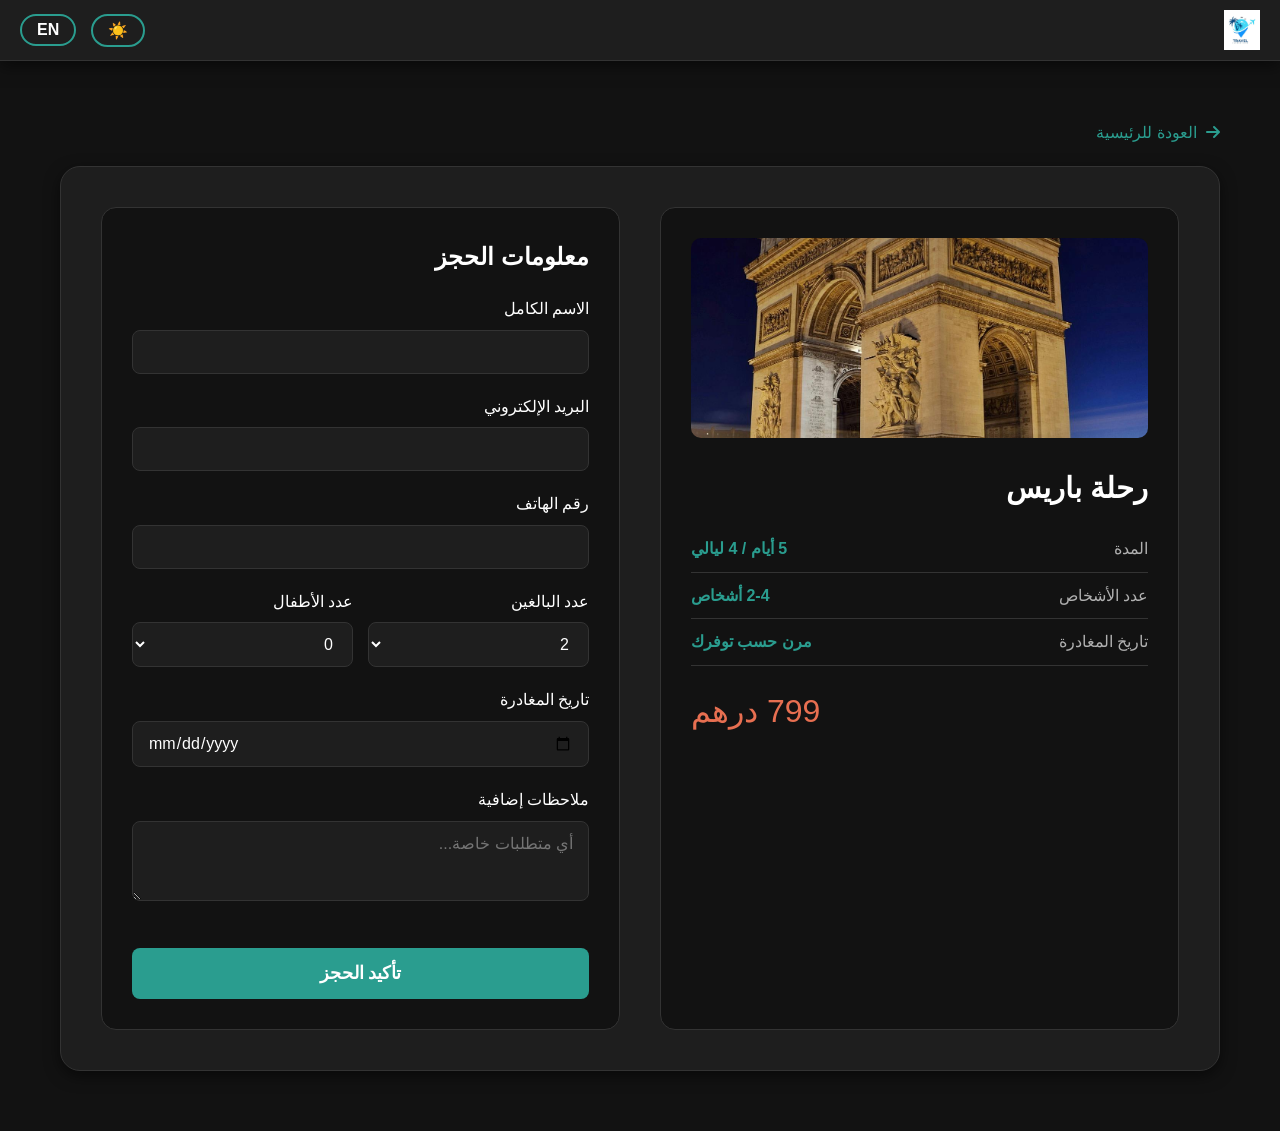
==== booking.html @ 256f41e3 "Create booking.html" ====
<!DOCTYPE html>
<html lang="ar" dir="rtl">
<head>
    <meta charset="UTF-8">
    <meta name="viewport" content="width=device-width, initial-scale=1.0">
    <title>سفاري - إتمام الحجز</title>
    <!-- AOS CSS -->
    <link href="https://unpkg.com/aos@2.3.1/dist/aos.css" rel="stylesheet">
    <!-- ربط ملف CSS -->
    <link rel="stylesheet" href="style.css">
    <!-- Font Awesome -->
    <link rel="stylesheet" href="https://cdnjs.cloudflare.com/ajax/libs/font-awesome/6.0.0-beta3/css/all.min.css">
    <style>
        /* تنسيقات إضافية خاصة بصفحة الحجز */
        .booking-section {
            padding: 120px 0 60px;
            min-height: 100vh;
        }
        .booking-wrapper {
            display: grid;
            grid-template-columns: 1fr 1fr;
            gap: 40px;
            background: var(--bg-card);
            border-radius: 20px;
            padding: 40px;
            box-shadow: var(--shadow);
            border: 1px solid var(--border);
        }
        .package-summary {
            background: var(--bg);
            border-radius: 15px;
            padding: 30px;
            border: 1px solid var(--border);
        }
        .package-summary img {
            width: 100%;
            height: 200px;
            object-fit: cover;
            border-radius: 10px;
            margin-bottom: 20px;
        }
        .summary-title {
            font-size: 1.8rem;
            margin-bottom: 15px;
            color: var(--text);
        }
        .summary-detail {
            display: flex;
            justify-content: space-between;
            padding: 10px 0;
            border-bottom: 1px solid var(--border);
            color: var(--text-secondary);
        }
        .summary-detail span:last-child {
            color: var(--primary);
            font-weight: bold;
        }
        .total-price {
            font-size: 2rem;
            color: var(--secondary);
            margin-top: 20px;
            text-align: left;
        }
        .booking-form {
            background: var(--bg);
            border-radius: 15px;
            padding: 30px;
            border: 1px solid var(--border);
        }
        .form-group {
            margin-bottom: 20px;
            position: relative;
        }
        .form-group label {
            display: block;
            margin-bottom: 8px;
            color: var(--text);
            font-weight: 500;
        }
        .form-group input,
        .form-group select,
        .form-group textarea {
            width: 100%;
            padding: 12px 15px;
            background: var(--bg-card);
            border: 1px solid var(--border);
            border-radius: 8px;
            color: var(--text);
            font-size: 1rem;
        }
        .form-group input:focus,
        .form-group select:focus,
        .form-group textarea:focus {
            outline: none;
            border-color: var(--primary);
        }
        .form-row {
            display: grid;
            grid-template-columns: 1fr 1fr;
            gap: 15px;
        }
        .btn-booking {
            width: 100%;
            padding: 15px;
            background: var(--primary);
            color: #fff;
            border: none;
            border-radius: 8px;
            font-size: 1.1rem;
            font-weight: bold;
            cursor: pointer;
            transition: 0.3s;
            margin-top: 20px;
        }
        .btn-booking:hover {
            background: var(--secondary);
            transform: translateY(-3px);
        }
        .back-link {
            display: inline-block;
            margin-bottom: 20px;
            color: var(--primary);
            text-decoration: none;
            font-weight: 500;
        }
        .back-link i {
            margin-left: 5px;
        }
        @media (max-width: 768px) {
            .booking-wrapper {
                grid-template-columns: 1fr;
                padding: 20px;
            }
            .booking-section {
                padding: 100px 20px 40px;
            }
        }
    </style>
</head>
<body>
    <!-- شريط التنقل (مصغر) -->
    <header>
        <nav class="navbar">
            <div class="logo">
                <img src="logo.jpg" alt="سفاري" width="40" height="40" loading="lazy" onerror="this.style.display='none'; this.nextElementSibling.style.display='block';">
                <span style="display:none;">سفاري</span>
            </div>
            <div class="nav-actions">
                <button class="theme-toggle" id="themeToggle">🌙</button>
                <button class="lang-switch" id="langToggle">EN</button>
            </div>
        </nav>
    </header>

    <main>
        <section class="booking-section">
            <div class="container">
                <a href="index.html" class="back-link"><i class="fas fa-arrow-right"></i> العودة للرئيسية</a>
                <div class="booking-wrapper" data-aos="fade-up">
                    <!-- الجانب الأيسر: ملخص الرحلة -->
                    <div class="package-summary" id="packageSummary">
                        <img src="" alt="" id="packageImage">
                        <h2 class="summary-title" id="packageName">جاري التحميل...</h2>
                        <div class="summary-detail">
                            <span>المدة</span>
                            <span id="packageDuration"></span>
                        </div>
                        <div class="summary-detail">
                            <span>عدد الأشخاص</span>
                            <span id="packagePersons"></span>
                        </div>
                        <div class="summary-detail">
                            <span>تاريخ المغادرة</span>
                            <span id="packageDate"></span>
                        </div>
                        <div class="total-price" id="packagePrice"></div>
                    </div>

                    <!-- الجانب الأيمن: نموذج الحجز -->
                    <div class="booking-form">
                        <h2 style="margin-bottom: 20px; color: var(--text);">معلومات الحجز</h2>
                        <form id="bookingForm">
                            <div class="form-group">
                                <label>الاسم الكامل</label>
                                <input type="text" id="fullName" required>
                            </div>
                            <div class="form-group">
                                <label>البريد الإلكتروني</label>
                                <input type="email" id="email" required>
                            </div>
                            <div class="form-group">
                                <label>رقم الهاتف</label>
                                <input type="tel" id="phone" required>
                            </div>
                            <div class="form-row">
                                <div class="form-group">
                                    <label>عدد البالغين</label>
                                    <select id="adults">
                                        <option value="1">1</option>
                                        <option value="2" selected>2</option>
                                        <option value="3">3</option>
                                        <option value="4">4</option>
                                        <option value="5">5</option>
                                    </select>
                                </div>
                                <div class="form-group">
                                    <label>عدد الأطفال</label>
                                    <select id="children">
                                        <option value="0">0</option>
                                        <option value="1">1</option>
                                        <option value="2">2</option>
                                        <option value="3">3</option>
                                    </select>
                                </div>
                            </div>
                            <div class="form-group">
                                <label>تاريخ المغادرة</label>
                                <input type="date" id="departureDate" required>
                            </div>
                            <div class="form-group">
                                <label>ملاحظات إضافية</label>
                                <textarea id="notes" rows="3" placeholder="أي متطلبات خاصة..."></textarea>
                            </div>
                            <button type="submit" class="btn-booking">تأكيد الحجز</button>
                        </form>
                    </div>
                </div>
            </div>
        </section>
    </main>

    <!-- AOS JS -->
    <script src="https://unpkg.com/aos@2.3.1/dist/aos.js"></script>
    <script>
        // ===== إعدادات الصفحة =====
        AOS.init({ duration: 800, once: true });

        // ===== استرجاع بيانات الباقة من الرابط =====
        const urlParams = new URLSearchParams(window.location.search);
        const packageId = urlParams.get('id') || 'paris'; // افتراضي باريس

        // بيانات الباقات (يمكن جلبها من API أو مصدر خارجي)
        const packages = {
            paris: {
                name: 'رحلة باريس',
                price: 799,
                currency: 'درهم',
                duration: '5 أيام / 4 ليالي',
                image: 'package-paris.jpg',
                persons: '2-4 أشخاص',
                date: 'اختياري'
            },
            bali: {
                name: 'عطلة بالي',
                price: 649,
                currency: 'درهم',
                duration: '7 أيام / 6 ليالي',
                image: 'package-bali.jpg',
                persons: '2-5 أشخاص',
                date: 'اختياري'
            },
            dubai: {
                name: 'دبي الفاخرة',
                price: 999,
                currency: 'درهم',
                duration: '4 أيام / 3 ليالي',
                image: 'package-dubai.jpg',
                persons: '2-3 أشخاص',
                date: 'اختياري'
            },
            morocco: {
                name: 'المغرب الساحر',
                price: 549,
                currency: 'درهم',
                duration: '8 أيام / 7 ليالي',
                image: 'package-morocco.jpg',
                persons: '2-6 أشخاص',
                date: 'اختياري'
            }
        };

        const selectedPackage = packages[packageId] || packages.paris;

        // عرض البيانات في الصفحة
        document.getElementById('packageImage').src = selectedPackage.image;
        document.getElementById('packageImage').alt = selectedPackage.name;
        document.getElementById('packageName').textContent = selectedPackage.name;
        document.getElementById('packageDuration').textContent = selectedPackage.duration;
        document.getElementById('packagePersons').textContent = selectedPackage.persons;
        document.getElementById('packageDate').textContent = 'مرن حسب توفرك';
        document.getElementById('packagePrice').textContent = `${selectedPackage.price} ${selectedPackage.currency}`;

        // ===== الوضع الليلي =====
        const themeToggle = document.getElementById('themeToggle');
        const html = document.documentElement;
        let theme = localStorage.getItem('theme') || 'dark';
        html.setAttribute('data-theme', theme);
        themeToggle.textContent = theme === 'dark' ? '☀️' : '🌙';
        themeToggle.addEventListener('click', () => {
            const newTheme = html.getAttribute('data-theme') === 'dark' ? 'light' : 'dark';
            html.setAttribute('data-theme', newTheme);
            localStorage.setItem('theme', newTheme);
            themeToggle.textContent = newTheme === 'dark' ? '☀️' : '🌙';
        });

        // ===== الترجمة =====
        const langToggle = document.getElementById('langToggle');
        let currentLang = localStorage.getItem('lang') || 'ar';
        function setLanguage(lang) {
            currentLang = lang;
            html.lang = lang;
            document.body.dir = lang === 'ar' ? 'rtl' : 'ltr';
            langToggle.textContent = lang === 'ar' ? 'EN' : 'AR';
            localStorage.setItem('lang', lang);
            // تحديث العملة
            const currencyEl = document.getElementById('packagePrice');
            if (currencyEl) {
                const price = selectedPackage.price;
                currencyEl.textContent = lang === 'ar' ? `${price} درهم` : `${price} MAD`;
            }
        }
        setLanguage(currentLang);
        langToggle.addEventListener('click', () => {
            setLanguage(currentLang === 'ar' ? 'en' : 'ar');
        });

        // ===== معالجة إرسال النموذج =====
        document.getElementById('bookingForm').addEventListener('submit', function(e) {
            e.preventDefault();
            // جمع البيانات
            const formData = {
                package: selectedPackage.name,
                name: document.getElementById('fullName').value,
                email: document.getElementById('email').value,
                phone: document.getElementById('phone').value,
                adults: document.getElementById('adults').value,
                children: document.getElementById('children').value,
                date: document.getElementById('departureDate').value,
                notes: document.getElementById('notes').value
            };
            // هنا يمكن إرسال البيانات إلى الخادم أو عرض رسالة تأكيد
            alert(currentLang === 'ar' ? 'تم إرسال طلب الحجز بنجاح! سنتواصل معك قريباً.' : 'Booking request sent successfully! We will contact you soon.');
            // اختياري: إعادة التوجيه إلى صفحة شكر
            // window.location.href = 'thankyou.html';
        });
    </script>
</body>
</html>
---- style.css ----
/* ===== المتغيرات العامة ===== */
:root {
    --bg: #121212;
    --bg-card: #1e1e1e;
    --text: #ffffff;
    --text-secondary: #b0b0b0;
    --primary: #2a9d8f;
    --secondary: #e76f51;
    --border: #333;
    --shadow: 0 5px 15px rgba(0,0,0,0.5);
}
[data-theme="light"] {
    --bg: #f8f9fa;
    --bg-card: #ffffff;
    --text: #212529;
    --text-secondary: #6c757d;
    --primary: #2a9d8f;
    --secondary: #e76f51;
    --border: #dee2e6;
    --shadow: 0 5px 15px rgba(0,0,0,0.1);
}

/* ===== الأساسيات ===== */
* {
    margin: 0;
    padding: 0;
    box-sizing: border-box;
    font-family: 'Segoe UI', Tahoma, Geneva, Verdana, sans-serif;
}

html {
    scroll-behavior: smooth;
}

body {
    background: var(--bg);
    color: var(--text);
    transition: background 0.3s, color 0.2s;
    line-height: 1.6;
    direction: rtl;
    text-align: right;
}

body[dir="ltr"] {
    direction: ltr;
    text-align: left;
}

.container {
    max-width: 1200px;
    margin: 0 auto;
    padding: 0 20px;
}

/* ===== العناوين ===== */
.section-title {
    font-size: 2.5rem;
    margin-bottom: 40px;
    text-align: center;
    color: var(--text);
    position: relative;
    padding-bottom: 15px;
}

.section-title::after {
    content: '';
    position: absolute;
    bottom: 0;
    left: 50%;
    transform: translateX(-50%);
    width: 80px;
    height: 4px;
    background: var(--primary);
    border-radius: 2px;
}

/* ===== الأزرار ===== */
.btn-primary {
    display: inline-block;
    background: var(--primary);
    color: #fff;
    padding: 12px 30px;
    border-radius: 50px;
    text-decoration: none;
    font-weight: bold;
    transition: 0.3s;
    border: none;
    cursor: pointer;
}

.btn-primary:hover {
    background: #21867a;
    transform: translateY(-3px);
    box-shadow: var(--shadow);
}

.btn-secondary {
    display: inline-block;
    background: transparent;
    color: var(--primary);
    padding: 8px 20px;
    border-radius: 30px;
    text-decoration: none;
    font-weight: bold;
    border: 2px solid var(--primary);
    transition: 0.3s;
}

.btn-secondary:hover {
    background: var(--primary);
    color: #fff;
}

/* ===== شريط التنقل ===== */
header {
    position: fixed;
    top: 0;
    width: 100%;
    background: var(--bg-card);
    border-bottom: 1px solid var(--border);
    z-index: 1000;
    padding: 10px 20px;
    box-shadow: var(--shadow);
}

.navbar {
    display: flex;
    justify-content: space-between;
    align-items: center;
    max-width: 1400px;
    margin: auto;
}

.logo {
    display: flex;
    align-items: center;
    gap: 10px;
    font-size: 1.5rem;
    font-weight: bold;
    color: var(--text);
}

.logo img {
    height: 40px;
    width: auto;
}

.nav-menu {
    display: flex;
    list-style: none;
    gap: 30px;
}

.nav-menu a {
    text-decoration: none;
    color: var(--text);
    font-weight: 500;
    transition: color 0.3s;
    position: relative;
}

.nav-menu a::after {
    content: '';
    position: absolute;
    bottom: -5px;
    left: 0;
    width: 0;
    height: 2px;
    background: var(--primary);
    transition: width 0.3s;
}

.nav-menu a:hover::after,
.nav-menu a.active::after {
    width: 100%;
}

.nav-menu a.active {
    color: var(--primary);
    font-weight: bold;
}

.nav-actions {
    display: flex;
    gap: 15px;
    align-items: center;
}

.theme-toggle, .lang-switch {
    background: transparent;
    border: 2px solid var(--primary);
    color: var(--text);
    padding: 5px 15px;
    border-radius: 30px;
    cursor: pointer;
    font-weight: bold;
    font-size: 1rem;
    transition: 0.3s;
}

.theme-toggle:hover, .lang-switch:hover {
    background: var(--primary);
    color: #fff;
}

.book-now {
    background: var(--secondary);
    border: none;
    color: #fff;
    padding: 8px 20px;
    border-radius: 30px;
    cursor: pointer;
    font-weight: bold;
    transition: 0.3s;
}

.book-now:hover {
    background: #d95f3f;
    transform: scale(1.05);
}

.hamburger {
    display: none;
    flex-direction: column;
    cursor: pointer;
}

.hamburger span {
    width: 25px;
    height: 3px;
    background: var(--text);
    margin: 3px 0;
    transition: 0.3s;
}

/* ===== زر العودة للأعلى ===== */
.back-to-top {
    position: fixed;
    bottom: 30px;
    right: 30px;
    width: 50px;
    height: 50px;
    border-radius: 50%;
    background: var(--primary);
    color: white;
    border: none;
    font-size: 24px;
    cursor: pointer;
    display: flex;
    align-items: center;
    justify-content: center;
    box-shadow: var(--shadow);
    opacity: 0;
    visibility: hidden;
    transition: 0.3s;
    z-index: 99;
}

.back-to-top.show {
    opacity: 1;
    visibility: visible;
}

.back-to-top:hover {
    background: var(--secondary);
    transform: translateY(-5px);
}

/* ===== الهيرو ===== */
.hero {
    height: 100vh;
    background: linear-gradient(rgba(0,0,0,0.6), rgba(0,0,0,0.6)), url('hero-bg.jpg') center/cover no-repeat;
    display: flex;
    align-items: center;
    justify-content: center;
    text-align: center;
    color: #fff;
    margin-top: 60px;
}

.hero h1 {
    font-size: 3.5rem;
    margin-bottom: 20px;
    animation: fadeInUp 1s ease;
}

.hero p {
    font-size: 1.2rem;
    margin-bottom: 30px;
}

@keyframes fadeInUp {
    from {
        opacity: 0;
        transform: translateY(30px);
    }
    to {
        opacity: 1;
        transform: translateY(0);
    }
}

/* ===== الأقسام ===== */
.destinations, .packages, .why-us, .testimonials, .gallery, .contact {
    padding: 80px 0;
}

.destinations, .testimonials {
    background: var(--bg-secondary);
}

.packages, .why-us, .gallery, .contact {
    background: var(--bg);
}

/* ===== شبكات البطاقات ===== */
.destinations-grid, .packages-grid, .testimonials-grid, .features-grid, .gallery-grid {
    display: grid;
    grid-template-columns: repeat(auto-fit, minmax(250px, 1fr));
    gap: 30px;
}

/* ===== بطاقة الوجهة ===== */
.destination-card {
    background: var(--bg-card);
    border-radius: 15px;
    overflow: hidden;
    box-shadow: var(--shadow);
    transition: 0.3s;
    border: 1px solid var(--border);
}

.destination-card:hover {
    transform: translateY(-10px);
}

.destination-card img {
    width: 100%;
    height: 200px;
    object-fit: cover;
}

.destination-card h3 {
    padding: 15px 15px 5px;
    color: var(--text);
}

.destination-card p {
    padding: 0 15px 15px;
    color: var(--text-secondary);
}

/* ===== بطاقة الباقة ===== */
.package-card {
    background: var(--bg-card);
    border-radius: 15px;
    overflow: hidden;
    box-shadow: var(--shadow);
    transition: 0.3s;
    border: 1px solid var(--border);
}

.package-card:hover {
    transform: translateY(-10px);
}

.package-card img {
    width: 100%;
    height: 200px;
    object-fit: cover;
}

.package-info {
    padding: 20px;
}

.package-info h3 {
    margin-bottom: 10px;
    color: var(--text);
}

.price {
    font-size: 1.5rem;
    font-weight: bold;
    color: var(--secondary);
    margin-bottom: 10px;
}

.price .currency {
    font-size: 1rem;
    font-weight: normal;
    margin-right: 5px;
}

.duration {
    color: var(--text-secondary);
    margin-bottom: 10px;
}

.rating {
    color: #ffc107;
    margin-bottom: 15px;
    letter-spacing: 2px;
}

/* ===== قسم لماذا نحن ===== */
.features-grid {
    text-align: center;
}

.feature {
    background: var(--bg-card);
    border-radius: 10px;
    padding: 20px;
    box-shadow: var(--shadow);
    border: 1px solid var(--border);
}

.feature img {
    width: 80px;
    height: 80px;
    margin-bottom: 15px;
}

.feature h3 {
    margin-bottom: 10px;
    color: var(--text);
}

.feature p {
    color: var(--text-secondary);
}

/* ===== آراء العملاء ===== */
.testimonial-card {
    background: var(--bg-card);
    border-radius: 15px;
    padding: 30px;
    box-shadow: var(--shadow);
    display: flex;
    flex-direction: column;
    align-items: center;
    text-align: center;
    border: 1px solid var(--border);
}

.testimonial-card img {
    width: 100px;
    height: 100px;
    border-radius: 50%;
    object-fit: cover;
    margin-bottom: 20px;
    border: 5px solid var(--primary);
}

.testimonial-content p {
    font-style: italic;
    margin-bottom: 15px;
    color: var(--text-secondary);
}

.testimonial-content h4 {
    margin-bottom: 10px;
    color: var(--text);
}

/* ===== معرض الصور ===== */
.gallery-grid img {
    width: 100%;
    height: 250px;
    object-fit: cover;
    border-radius: 10px;
    transition: 0.3s;
    border: 1px solid var(--border);
}

.gallery-grid img:hover {
    transform: scale(1.05);
}

/* ===== قسم الاتصال ===== */
.contact-wrapper {
    display: grid;
    grid-template-columns: 1fr 1fr;
    gap: 50px;
}

.contact form {
    position: relative;
}

.contact input,
.contact textarea {
    width: 100%;
    padding: 15px;
    margin-bottom: 15px;
    border: 2px solid var(--border);
    border-radius: 10px;
    font-size: 1rem;
    transition: 0.3s;
    background: var(--bg-card);
    color: var(--text);
}

.contact input:focus,
.contact textarea:focus {
    border-color: var(--primary);
    outline: none;
}

.contact label {
    position: absolute;
    top: 15px;
    right: 15px;
    color: var(--text-secondary);
    pointer-events: none;
    transition: 0.3s;
    background: var(--bg-card);
    padding: 0 5px;
}

.contact input:focus ~ label,
.contact input:not(:placeholder-shown) ~ label,
.contact textarea:focus ~ label,
.contact textarea:not(:placeholder-shown) ~ label {
    top: -10px;
    right: 10px;
    font-size: 0.8rem;
    color: var(--primary);
}

.contact-info {
    background: var(--bg-card);
    padding: 30px;
    border-radius: 15px;
    box-shadow: var(--shadow);
    border: 1px solid var(--border);
}

.contact-info h3 {
    margin-bottom: 20px;
    color: var(--text);
}

.contact-info p {
    margin-bottom: 15px;
    display: flex;
    align-items: center;
    gap: 10px;
    color: var(--text-secondary);
}

.contact-info i {
    color: var(--primary);
    width: 20px;
}

/* ===== الفوتر ===== */
footer {
    background: var(--bg-card);
    color: var(--text);
    padding: 50px 0 20px;
    border-top: 1px solid var(--border);
}

.footer-content {
    display: grid;
    grid-template-columns: repeat(auto-fit, minmax(200px, 1fr));
    gap: 40px;
    margin-bottom: 40px;
    text-align: right;
}

.footer-section h4 {
    margin-bottom: 20px;
    position: relative;
    padding-bottom: 10px;
    color: var(--text);
}

.footer-section h4::after {
    content: '';
    position: absolute;
    bottom: 0;
    right: 0;
    width: 50px;
    height: 2px;
    background: var(--primary);
}

.footer-section ul {
    list-style: none;
}

.footer-section ul li {
    margin-bottom: 10px;
}

.footer-section a {
    color: var(--text-secondary);
    text-decoration: none;
    transition: 0.3s;
}

.footer-section a:hover {
    color: var(--primary);
}

.social-icons {
    display: flex;
    gap: 15px;
    justify-content: flex-start;
}

.social-icons a {
    display: flex;
    align-items: center;
    justify-content: center;
    width: 40px;
    height: 40px;
    background: rgba(255,255,255,0.1);
    border-radius: 50%;
    transition: 0.3s;
    color: var(--text);
}

.social-icons a:hover {
    background: var(--primary);
    transform: translateY(-5px);
    color: #fff;
}

.copyright {
    text-align: center;
    padding-top: 20px;
    border-top: 1px solid var(--border);
    color: var(--text-secondary);
}

/* ===== تحسينات للجوال ===== */
@media (max-width: 768px) {
    .hamburger {
        display: flex;
    }

    .nav-menu {
        position: fixed;
        top: 60px;
        right: -100%;
        width: 70%;
        height: 100vh;
        background: var(--bg-card);
        flex-direction: column;
        align-items: center;
        justify-content: flex-start;
        padding-top: 50px;
        transition: right 0.3s ease;
        box-shadow: var(--shadow);
        border-left: 1px solid var(--border);
    }

    .nav-menu.active {
        right: 0;
    }

    .nav-menu li {
        margin: 20px 0;
    }

    .hero h1 {
        font-size: 2.5rem;
    }

    .contact-wrapper {
        grid-template-columns: 1fr;
    }

    .footer-content {
        grid-template-columns: 1fr;
        text-align: center;
    }

    .footer-section h4::after {
        right: 50%;
        transform: translateX(50%);
    }

    .social-icons {
        justify-content: center;
    }
}

@media (max-width: 480px) {
    .hero h1 {
        font-size: 2rem;
    }

    .hero p {
        font-size: 1rem;
    }

    .section-title {
        font-size: 2rem;
    }

    .nav-actions .book-now {
        display: none;
    }
}
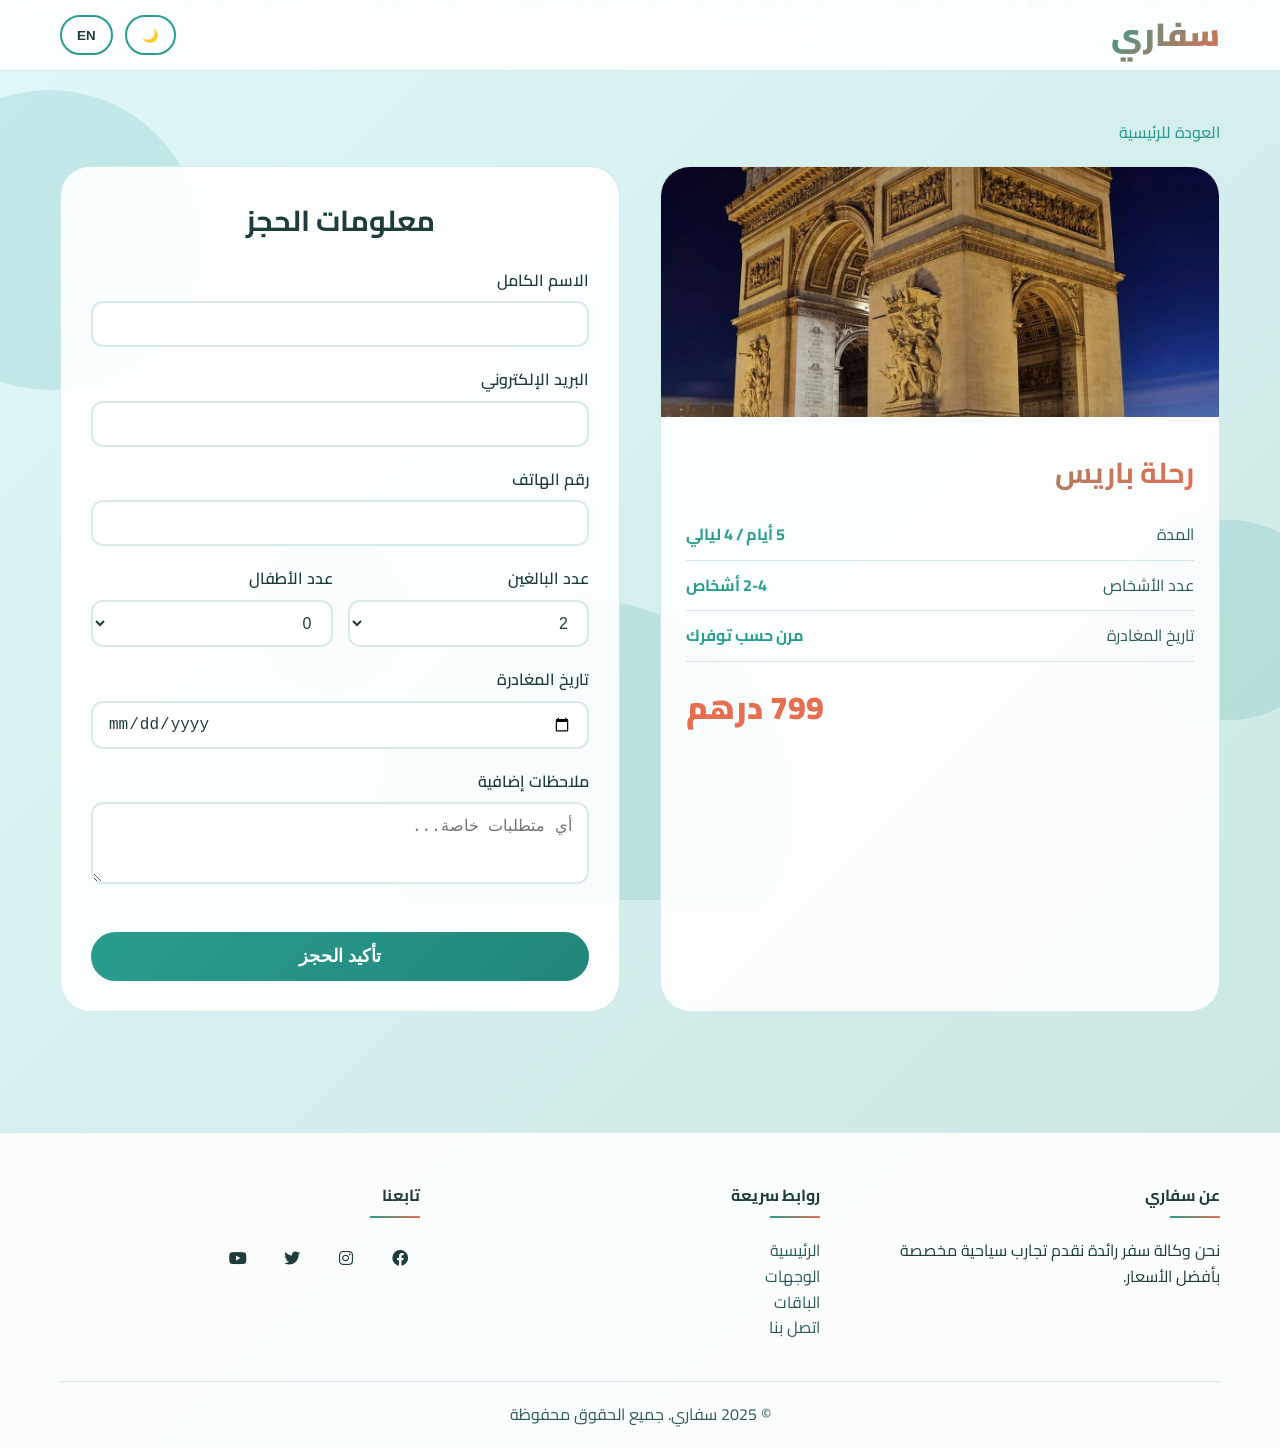
==== commit ef049562: "Update booking.html" ====
--- a/booking.html
+++ b/booking.html
@@ -2,54 +2,309 @@
 <html lang="ar" dir="rtl">
 <head>
     <meta charset="UTF-8">
-    <meta name="viewport" content="width=device-width, initial-scale=1.0">
-    <title>سفاري - إتمام الحجز</title>
-    <!-- AOS CSS -->
+    <meta name="viewport" content="width=device-width, initial-scale=1.0, user-scalable=yes">
+    <title>سفاري | إتمام الحجز - تجربة سلسة</title>
+    <meta name="description" content="أكمل حجز رحلتك مع سفاري بكل سهولة وأمان">
+    <link href="https://fonts.googleapis.com/css2?family=Cairo:wght@300;400;600;700;900&display=swap" rel="stylesheet">
     <link href="https://unpkg.com/aos@2.3.1/dist/aos.css" rel="stylesheet">
-    <!-- ربط ملف CSS -->
-    <link rel="stylesheet" href="style.css">
-    <!-- Font Awesome -->
     <link rel="stylesheet" href="https://cdnjs.cloudflare.com/ajax/libs/font-awesome/6.0.0-beta3/css/all.min.css">
     <style>
-        /* تنسيقات إضافية خاصة بصفحة الحجز */
+        /* ========== RESET & VARIABLES ========== */
+        * {
+            margin: 0;
+            padding: 0;
+            box-sizing: border-box;
+        }
+
+        :root {
+            --primary: #2a9d8f;
+            --primary-dark: #21867a;
+            --secondary: #e76f51;
+            --accent: #f4a261;
+            --bg-dark: #121212;
+            --bg-card-dark: #1e1e1e;
+            --text-dark: #ffffff;
+            --text-muted-dark: #b0b0b0;
+            --bg-light: linear-gradient(135deg, #e0f7fa 0%, #c8e6e0 100%);
+            --bg-card-light: rgba(255, 255, 255, 0.9);
+            --text-light: #1e3c3c;
+            --text-muted-light: #2c5a5a;
+            --border-light: rgba(42, 157, 143, 0.2);
+            --border-dark: #333;
+            --shadow: 0 10px 30px rgba(0, 0, 0, 0.1);
+            --shadow-hover: 0 20px 40px rgba(0, 0, 0, 0.15);
+            --transition: all 0.3s ease;
+            --glow: 0 0 20px rgba(42, 157, 143, 0.4);
+        }
+
+        [data-theme="dark"] {
+            --bg: var(--bg-dark);
+            --bg-card: var(--bg-card-dark);
+            --text: var(--text-dark);
+            --text-muted: var(--text-muted-dark);
+            --border: var(--border-dark);
+        }
+
+        [data-theme="light"] {
+            --bg: var(--bg-light);
+            --bg-card: var(--bg-card-light);
+            --text: var(--text-light);
+            --text-muted: var(--text-muted-light);
+            --border: var(--border-light);
+        }
+
+        html {
+            scroll-behavior: smooth;
+        }
+
+        body {
+            font-family: 'Cairo', sans-serif;
+            background: var(--bg);
+            color: var(--text);
+            line-height: 1.6;
+            direction: rtl;
+            text-align: right;
+            transition: background 0.3s, color 0.2s;
+            overflow-x: hidden;
+            position: relative;
+        }
+
+        body[dir="ltr"] {
+            direction: ltr;
+            text-align: left;
+        }
+
+        .container {
+            max-width: 1200px;
+            margin: 0 auto;
+            padding: 0 20px;
+            position: relative;
+            z-index: 2;
+        }
+
+        /* ========== PROGRESS BAR ========== */
+        .progress-bar {
+            position: fixed;
+            top: 0;
+            left: 0;
+            width: 0%;
+            height: 4px;
+            background: linear-gradient(90deg, var(--primary), var(--secondary), var(--accent));
+            z-index: 1001;
+            transition: width 0.1s;
+            box-shadow: 0 0 5px var(--primary);
+        }
+
+        /* ========== ANIMATED BACKGROUND ========== */
+        .animated-bg {
+            position: fixed;
+            top: 0;
+            left: 0;
+            width: 100%;
+            height: 100%;
+            z-index: 0;
+            overflow: hidden;
+            pointer-events: none;
+        }
+
+        .animated-bg .circle {
+            position: absolute;
+            border-radius: 50%;
+            animation: float 15s infinite ease-in-out;
+        }
+
+        [data-theme="light"] .animated-bg .circle { background: rgba(42, 157, 143, 0.15); }
+        [data-theme="dark"] .animated-bg .circle { background: rgba(255, 255, 255, 0.05); }
+
+        @keyframes float {
+            0% { transform: translateY(0) translateX(0) scale(1); opacity: 0.3; }
+            50% { transform: translateY(-30px) translateX(20px) scale(1.05); opacity: 0.6; }
+            100% { transform: translateY(0) translateX(0) scale(1); opacity: 0.3; }
+        }
+
+        .circle-1 { width: 300px; height: 300px; top: 10%; left: -100px; animation-duration: 20s; }
+        .circle-2 { width: 200px; height: 200px; bottom: 20%; right: -50px; animation-duration: 25s; animation-delay: -5s; }
+        .circle-3 { width: 150px; height: 150px; top: 60%; left: 20%; animation-duration: 18s; animation-delay: -2s; }
+        .circle-4 { width: 400px; height: 400px; bottom: -100px; left: 30%; animation-duration: 30s; animation-delay: -10s; }
+        .circle-5 { width: 100px; height: 100px; top: 20%; right: 15%; animation-duration: 12s; animation-delay: -1s; }
+
+        /* Particles */
+        .particles {
+            position: fixed;
+            top: 0;
+            left: 0;
+            width: 100%;
+            height: 100%;
+            z-index: 1;
+            pointer-events: none;
+        }
+        .particle {
+            position: absolute;
+            width: 4px;
+            height: 4px;
+            background: var(--primary);
+            border-radius: 50%;
+            opacity: 0.4;
+            animation: particleMove 20s linear infinite;
+        }
+        [data-theme="dark"] .particle {
+            background: rgba(255, 255, 255, 0.3);
+        }
+        @keyframes particleMove {
+            0% { transform: translateY(100vh) translateX(0) rotate(0deg); opacity: 0; }
+            10% { opacity: 0.6; }
+            90% { opacity: 0.6; }
+            100% { transform: translateY(-100px) translateX(50px) rotate(360deg); opacity: 0; }
+        }
+
+        /* ========== FLOATING BUTTONS ========== */
+        .floating-contact, .back-to-top {
+            position: fixed;
+            bottom: 30px;
+            width: 50px;
+            height: 50px;
+            border-radius: 50%;
+            background: linear-gradient(135deg, var(--primary), var(--secondary));
+            color: #fff;
+            display: flex;
+            align-items: center;
+            justify-content: center;
+            cursor: pointer;
+            transition: 0.3s;
+            z-index: 99;
+            opacity: 0;
+            visibility: hidden;
+            transform: scale(0.8);
+            box-shadow: 0 5px 15px rgba(0,0,0,0.2);
+        }
+        .floating-contact { left: 30px; }
+        .back-to-top { right: 30px; }
+        .floating-contact.show, .back-to-top.show {
+            opacity: 1;
+            visibility: visible;
+            transform: scale(1);
+        }
+        .floating-contact:hover, .back-to-top:hover {
+            transform: scale(1.1) rotate(10deg);
+            background: var(--secondary);
+        }
+
+        /* ========== HEADER ========== */
+        header {
+            position: fixed;
+            top: 0;
+            width: 100%;
+            background: var(--bg-card);
+            backdrop-filter: blur(10px);
+            border-bottom: 1px solid var(--border);
+            z-index: 1000;
+            transition: var(--transition);
+        }
+
+        .navbar {
+            display: flex;
+            justify-content: space-between;
+            align-items: center;
+            max-width: 1200px;
+            margin: 0 auto;
+            padding: 0 20px;
+            height: 70px;
+        }
+
+        .logo-text {
+            font-size: 2rem;
+            font-weight: 900;
+            background: linear-gradient(135deg, var(--primary), var(--secondary));
+            -webkit-background-clip: text;
+            background-clip: text;
+            color: transparent;
+        }
+
+        .nav-actions {
+            display: flex;
+            gap: 12px;
+            align-items: center;
+        }
+
+        .theme-toggle, .lang-switch {
+            background: transparent;
+            border: 2px solid var(--primary);
+            color: var(--text);
+            padding: 0 15px;
+            height: 40px;
+            border-radius: 40px;
+            cursor: pointer;
+            font-weight: 600;
+            transition: 0.3s;
+        }
+
+        .theme-toggle:hover, .lang-switch:hover {
+            background: var(--primary);
+            color: #fff;
+        }
+
+        /* ========== BOOKING SECTION ========== */
         .booking-section {
             padding: 120px 0 60px;
             min-height: 100vh;
         }
+
+        .back-link {
+            display: inline-block;
+            margin-bottom: 20px;
+            color: var(--primary);
+            text-decoration: none;
+            font-weight: 500;
+            transition: 0.3s;
+        }
+        .back-link i {
+            margin-left: 5px;
+        }
+        .back-link:hover {
+            transform: translateX(-5px);
+        }
+
         .booking-wrapper {
             display: grid;
             grid-template-columns: 1fr 1fr;
             gap: 40px;
+        }
+
+        /* Package Summary Card (with 3D Tilt) */
+        .package-summary {
             background: var(--bg-card);
-            border-radius: 20px;
-            padding: 40px;
-            box-shadow: var(--shadow);
+            border-radius: 30px;
+            overflow: hidden;
             border: 1px solid var(--border);
-        }
-        .package-summary {
-            background: var(--bg);
-            border-radius: 15px;
-            padding: 30px;
-            border: 1px solid var(--border);
+            transition: var(--transition);
+            backdrop-filter: blur(5px);
+        }
+        .package-summary:hover {
+            transform: translateY(-10px);
+            box-shadow: var(--shadow-hover), var(--glow);
         }
         .package-summary img {
             width: 100%;
-            height: 200px;
+            height: 250px;
             object-fit: cover;
-            border-radius: 10px;
-            margin-bottom: 20px;
+        }
+        .summary-content {
+            padding: 25px;
         }
         .summary-title {
             font-size: 1.8rem;
             margin-bottom: 15px;
-            color: var(--text);
+            background: linear-gradient(135deg, var(--primary), var(--secondary));
+            -webkit-background-clip: text;
+            background-clip: text;
+            color: transparent;
         }
         .summary-detail {
             display: flex;
             justify-content: space-between;
-            padding: 10px 0;
+            padding: 12px 0;
             border-bottom: 1px solid var(--border);
-            color: var(--text-secondary);
+            color: var(--text-muted);
         }
         .summary-detail span:last-child {
             color: var(--primary);
@@ -57,25 +312,32 @@
         }
         .total-price {
             font-size: 2rem;
+            font-weight: 900;
             color: var(--secondary);
             margin-top: 20px;
             text-align: left;
         }
+
+        /* Booking Form Card */
         .booking-form {
-            background: var(--bg);
-            border-radius: 15px;
+            background: var(--bg-card);
+            border-radius: 30px;
             padding: 30px;
             border: 1px solid var(--border);
+            backdrop-filter: blur(5px);
+        }
+        .booking-form h2 {
+            margin-bottom: 25px;
+            font-size: 1.8rem;
+            text-align: center;
         }
         .form-group {
             margin-bottom: 20px;
-            position: relative;
         }
         .form-group label {
             display: block;
             margin-bottom: 8px;
-            color: var(--text);
-            font-weight: 500;
+            font-weight: 600;
         }
         .form-group input,
         .form-group select,
@@ -83,16 +345,18 @@
             width: 100%;
             padding: 12px 15px;
             background: var(--bg-card);
-            border: 1px solid var(--border);
-            border-radius: 8px;
+            border: 2px solid var(--border);
+            border-radius: 12px;
             color: var(--text);
             font-size: 1rem;
+            transition: 0.3s;
         }
         .form-group input:focus,
         .form-group select:focus,
         .form-group textarea:focus {
+            border-color: var(--primary);
             outline: none;
-            border-color: var(--primary);
+            box-shadow: 0 0 0 3px rgba(42,157,143,0.2);
         }
         .form-row {
             display: grid;
@@ -101,49 +365,132 @@
         }
         .btn-booking {
             width: 100%;
-            padding: 15px;
-            background: var(--primary);
+            padding: 14px;
+            background: linear-gradient(135deg, var(--primary), var(--primary-dark));
             color: #fff;
             border: none;
-            border-radius: 8px;
+            border-radius: 50px;
             font-size: 1.1rem;
-            font-weight: bold;
+            font-weight: 700;
             cursor: pointer;
             transition: 0.3s;
             margin-top: 20px;
+            position: relative;
+            overflow: hidden;
+        }
+        .btn-booking::after {
+            content: '';
+            position: absolute;
+            top: 50%;
+            left: 50%;
+            width: 0;
+            height: 0;
+            background: rgba(255,255,255,0.3);
+            border-radius: 50%;
+            transform: translate(-50%, -50%);
+            transition: width 0.6s, height 0.6s;
+        }
+        .btn-booking:active::after {
+            width: 200px;
+            height: 200px;
         }
         .btn-booking:hover {
-            background: var(--secondary);
             transform: translateY(-3px);
-        }
-        .back-link {
-            display: inline-block;
+            box-shadow: 0 8px 20px rgba(42,157,143,0.4);
+        }
+
+        /* Footer */
+        footer {
+            background: var(--bg-card);
+            padding: 50px 0 20px;
+            border-top: 1px solid var(--border);
+            margin-top: 60px;
+        }
+        .footer-content {
+            display: grid;
+            grid-template-columns: repeat(auto-fit, minmax(200px, 1fr));
+            gap: 40px;
+            margin-bottom: 40px;
+        }
+        .footer-section h4 {
             margin-bottom: 20px;
+            position: relative;
+            padding-bottom: 10px;
+        }
+        .footer-section h4::after {
+            content: '';
+            position: absolute;
+            bottom: 0;
+            right: 0;
+            width: 50px;
+            height: 2px;
+            background: linear-gradient(90deg, var(--primary), var(--secondary));
+        }
+        .footer-section ul {
+            list-style: none;
+        }
+        .footer-section a {
+            color: var(--text-muted);
+            text-decoration: none;
+            transition: 0.3s;
+        }
+        .footer-section a:hover {
             color: var(--primary);
-            text-decoration: none;
-            font-weight: 500;
-        }
-        .back-link i {
-            margin-left: 5px;
-        }
+        }
+        .social-icons a {
+            display: inline-flex;
+            width: 40px;
+            height: 40px;
+            background: rgba(255,255,255,0.1);
+            border-radius: 50%;
+            align-items: center;
+            justify-content: center;
+            color: var(--text);
+            margin-left: 10px;
+            transition: 0.3s;
+        }
+        .social-icons a:hover {
+            background: var(--primary);
+            transform: translateY(-5px);
+            color: #fff;
+        }
+        .copyright {
+            text-align: center;
+            padding-top: 20px;
+            border-top: 1px solid var(--border);
+            color: var(--text-muted);
+        }
+
+        /* Responsive */
         @media (max-width: 768px) {
             .booking-wrapper {
                 grid-template-columns: 1fr;
-                padding: 20px;
+                gap: 30px;
             }
             .booking-section {
                 padding: 100px 20px 40px;
             }
+            .form-row {
+                grid-template-columns: 1fr;
+            }
         }
     </style>
 </head>
 <body>
-    <!-- شريط التنقل (مصغر) -->
+    <div class="progress-bar" id="progressBar"></div>
+    <div class="animated-bg">
+        <div class="circle circle-1"></div>
+        <div class="circle circle-2"></div>
+        <div class="circle circle-3"></div>
+        <div class="circle circle-4"></div>
+        <div class="circle circle-5"></div>
+    </div>
+    <div class="particles" id="particlesContainer"></div>
+
     <header>
         <nav class="navbar">
             <div class="logo">
-                <img src="logo.jpg" alt="سفاري" width="40" height="40" loading="lazy" onerror="this.style.display='none'; this.nextElementSibling.style.display='block';">
-                <span style="display:none;">سفاري</span>
+                <span class="logo-text">سفاري</span>
             </div>
             <div class="nav-actions">
                 <button class="theme-toggle" id="themeToggle">🌙</button>
@@ -152,49 +499,56 @@
         </nav>
     </header>
 
+    <div class="floating-contact" id="floatingContact">
+        <i class="fas fa-headset"></i>
+    </div>
+    <button class="back-to-top" id="backToTop">↑</button>
+
     <main>
         <section class="booking-section">
             <div class="container">
-                <a href="index.html" class="back-link"><i class="fas fa-arrow-right"></i> العودة للرئيسية</a>
-                <div class="booking-wrapper" data-aos="fade-up">
-                    <!-- الجانب الأيسر: ملخص الرحلة -->
-                    <div class="package-summary" id="packageSummary">
+                <a href="index.html" class="back-link" data-i18n="back_home"><i class="fas fa-arrow-right"></i> العودة للرئيسية</a>
+                <div class="booking-wrapper">
+                    <!-- Package Summary (Tilt Card) -->
+                    <div class="package-summary" id="packageSummary" data-aos="fade-left">
                         <img src="" alt="" id="packageImage">
-                        <h2 class="summary-title" id="packageName">جاري التحميل...</h2>
-                        <div class="summary-detail">
-                            <span>المدة</span>
-                            <span id="packageDuration"></span>
+                        <div class="summary-content">
+                            <h2 class="summary-title" id="packageName">جاري التحميل...</h2>
+                            <div class="summary-detail">
+                                <span data-i18n="duration">المدة</span>
+                                <span id="packageDuration"></span>
+                            </div>
+                            <div class="summary-detail">
+                                <span data-i18n="persons">عدد الأشخاص</span>
+                                <span id="packagePersons"></span>
+                            </div>
+                            <div class="summary-detail">
+                                <span data-i18n="departure_flex">تاريخ المغادرة</span>
+                                <span id="packageDate"></span>
+                            </div>
+                            <div class="total-price" id="packagePrice"></div>
                         </div>
-                        <div class="summary-detail">
-                            <span>عدد الأشخاص</span>
-                            <span id="packagePersons"></span>
-                        </div>
-                        <div class="summary-detail">
-                            <span>تاريخ المغادرة</span>
-                            <span id="packageDate"></span>
-                        </div>
-                        <div class="total-price" id="packagePrice"></div>
                     </div>
 
-                    <!-- الجانب الأيمن: نموذج الحجز -->
-                    <div class="booking-form">
-                        <h2 style="margin-bottom: 20px; color: var(--text);">معلومات الحجز</h2>
+                    <!-- Booking Form -->
+                    <div class="booking-form" data-aos="fade-right">
+                        <h2 data-i18n="booking_info">معلومات الحجز</h2>
                         <form id="bookingForm">
                             <div class="form-group">
-                                <label>الاسم الكامل</label>
+                                <label data-i18n="fullname">الاسم الكامل</label>
                                 <input type="text" id="fullName" required>
                             </div>
                             <div class="form-group">
-                                <label>البريد الإلكتروني</label>
+                                <label data-i18n="email">البريد الإلكتروني</label>
                                 <input type="email" id="email" required>
                             </div>
                             <div class="form-group">
-                                <label>رقم الهاتف</label>
+                                <label data-i18n="phone">رقم الهاتف</label>
                                 <input type="tel" id="phone" required>
                             </div>
                             <div class="form-row">
                                 <div class="form-group">
-                                    <label>عدد البالغين</label>
+                                    <label data-i18n="adults">عدد البالغين</label>
                                     <select id="adults">
                                         <option value="1">1</option>
                                         <option value="2" selected>2</option>
@@ -204,7 +558,7 @@
                                     </select>
                                 </div>
                                 <div class="form-group">
-                                    <label>عدد الأطفال</label>
+                                    <label data-i18n="children">عدد الأطفال</label>
                                     <select id="children">
                                         <option value="0">0</option>
                                         <option value="1">1</option>
@@ -214,14 +568,14 @@
                                 </div>
                             </div>
                             <div class="form-group">
-                                <label>تاريخ المغادرة</label>
+                                <label data-i18n="departure_date">تاريخ المغادرة</label>
                                 <input type="date" id="departureDate" required>
                             </div>
                             <div class="form-group">
-                                <label>ملاحظات إضافية</label>
+                                <label data-i18n="special_notes">ملاحظات إضافية</label>
                                 <textarea id="notes" rows="3" placeholder="أي متطلبات خاصة..."></textarea>
                             </div>
-                            <button type="submit" class="btn-booking">تأكيد الحجز</button>
+                            <button type="submit" class="btn-booking" data-i18n="confirm_booking">تأكيد الحجز</button>
                         </form>
                     </div>
                 </div>
@@ -229,107 +583,260 @@
         </section>
     </main>
 
-    <!-- AOS JS -->
+    <footer>
+        <div class="container">
+            <div class="footer-content">
+                <div class="footer-section">
+                    <h4 data-i18n="about">عن سفاري</h4>
+                    <p data-i18n="about_text">نحن وكالة سفر رائدة نقدم تجارب سياحية مخصصة بأفضل الأسعار.</p>
+                </div>
+                <div class="footer-section">
+                    <h4 data-i18n="quick_links">روابط سريعة</h4>
+                    <ul>
+                        <li><a href="index.html#home" data-i18n="home">الرئيسية</a></li>
+                        <li><a href="index.html#destinations" data-i18n="destinations">الوجهات</a></li>
+                        <li><a href="index.html#packages" data-i18n="packages">الباقات</a></li>
+                        <li><a href="index.html#contact" data-i18n="contact">اتصل بنا</a></li>
+                    </ul>
+                </div>
+                <div class="footer-section">
+                    <h4 data-i18n="follow_us">تابعنا</h4>
+                    <div class="social-icons">
+                        <a href="#"><i class="fab fa-facebook"></i></a>
+                        <a href="#"><i class="fab fa-instagram"></i></a>
+                        <a href="#"><i class="fab fa-twitter"></i></a>
+                        <a href="#"><i class="fab fa-youtube"></i></a>
+                    </div>
+                </div>
+            </div>
+            <div class="copyright">
+                <p>&copy; 2025 سفاري. <span data-i18n="rights">جميع الحقوق محفوظة</span></p>
+            </div>
+        </div>
+    </footer>
+
     <script src="https://unpkg.com/aos@2.3.1/dist/aos.js"></script>
     <script>
-        // ===== إعدادات الصفحة =====
-        AOS.init({ duration: 800, once: true });
-
-        // ===== استرجاع بيانات الباقة من الرابط =====
-        const urlParams = new URLSearchParams(window.location.search);
-        const packageId = urlParams.get('id') || 'paris'; // افتراضي باريس
-
-        // بيانات الباقات (يمكن جلبها من API أو مصدر خارجي)
-        const packages = {
+        // ========== PACKAGES DATA ==========
+        const packagesData = {
             paris: {
-                name: 'رحلة باريس',
+                name_ar: 'رحلة باريس',
+                name_en: 'Paris Trip',
                 price: 799,
-                currency: 'درهم',
-                duration: '5 أيام / 4 ليالي',
-                image: 'package-paris.jpg',
-                persons: '2-4 أشخاص',
-                date: 'اختياري'
+                duration_ar: '5 أيام / 4 ليالي',
+                duration_en: '5 days / 4 nights',
+                persons_ar: '2-4 أشخاص',
+                persons_en: '2-4 persons',
+                image: 'package-paris.jpg'
             },
             bali: {
-                name: 'عطلة بالي',
+                name_ar: 'عطلة بالي',
+                name_en: 'Bali Getaway',
                 price: 649,
-                currency: 'درهم',
-                duration: '7 أيام / 6 ليالي',
-                image: 'package-bali.jpg',
-                persons: '2-5 أشخاص',
-                date: 'اختياري'
+                duration_ar: '7 أيام / 6 ليالي',
+                duration_en: '7 days / 6 nights',
+                persons_ar: '2-5 أشخاص',
+                persons_en: '2-5 persons',
+                image: 'package-bali.jpg'
             },
             dubai: {
-                name: 'دبي الفاخرة',
+                name_ar: 'دبي الفاخرة',
+                name_en: 'Luxury Dubai',
                 price: 999,
-                currency: 'درهم',
-                duration: '4 أيام / 3 ليالي',
-                image: 'package-dubai.jpg',
-                persons: '2-3 أشخاص',
-                date: 'اختياري'
+                duration_ar: '4 أيام / 3 ليالي',
+                duration_en: '4 days / 3 nights',
+                persons_ar: '2-3 أشخاص',
+                persons_en: '2-3 persons',
+                image: 'package-dubai.jpg'
             },
             morocco: {
-                name: 'المغرب الساحر',
+                name_ar: 'المغرب الساحر',
+                name_en: 'Enchanting Morocco',
                 price: 549,
-                currency: 'درهم',
-                duration: '8 أيام / 7 ليالي',
-                image: 'package-morocco.jpg',
-                persons: '2-6 أشخاص',
-                date: 'اختياري'
+                duration_ar: '8 أيام / 7 ليالي',
+                duration_en: '8 days / 7 nights',
+                persons_ar: '2-6 أشخاص',
+                persons_en: '2-6 persons',
+                image: 'package-morocco.jpg'
             }
         };
 
-        const selectedPackage = packages[packageId] || packages.paris;
-
-        // عرض البيانات في الصفحة
-        document.getElementById('packageImage').src = selectedPackage.image;
-        document.getElementById('packageImage').alt = selectedPackage.name;
-        document.getElementById('packageName').textContent = selectedPackage.name;
-        document.getElementById('packageDuration').textContent = selectedPackage.duration;
-        document.getElementById('packagePersons').textContent = selectedPackage.persons;
-        document.getElementById('packageDate').textContent = 'مرن حسب توفرك';
-        document.getElementById('packagePrice').textContent = `${selectedPackage.price} ${selectedPackage.currency}`;
-
-        // ===== الوضع الليلي =====
+        // Get package ID from URL
+        const urlParams = new URLSearchParams(window.location.search);
+        let packageId = urlParams.get('id');
+        if (!packageId || !packagesData[packageId]) {
+            packageId = 'paris';
+        }
+        const pkg = packagesData[packageId];
+
+        // ========== TRANSLATIONS ==========
+        const translations = {
+            ar: {
+                back_home: 'العودة للرئيسية',
+                duration: 'المدة',
+                persons: 'عدد الأشخاص',
+                departure_flex: 'تاريخ المغادرة',
+                booking_info: 'معلومات الحجز',
+                fullname: 'الاسم الكامل',
+                email: 'البريد الإلكتروني',
+                phone: 'رقم الهاتف',
+                adults: 'عدد البالغين',
+                children: 'عدد الأطفال',
+                departure_date: 'تاريخ المغادرة',
+                special_notes: 'ملاحظات إضافية',
+                confirm_booking: 'تأكيد الحجز',
+                about: 'عن سفاري',
+                about_text: 'نحن وكالة سفر رائدة نقدم تجارب سياحية مخصصة بأفضل الأسعار.',
+                quick_links: 'روابط سريعة',
+                follow_us: 'تابعنا',
+                home: 'الرئيسية',
+                destinations: 'الوجهات',
+                packages: 'الباقات',
+                contact: 'اتصل بنا',
+                rights: 'جميع الحقوق محفوظة'
+            },
+            en: {
+                back_home: 'Back to Home',
+                duration: 'Duration',
+                persons: 'Persons',
+                departure_flex: 'Departure Date',
+                booking_info: 'Booking Information',
+                fullname: 'Full Name',
+                email: 'Email',
+                phone: 'Phone Number',
+                adults: 'Adults',
+                children: 'Children',
+                departure_date: 'Departure Date',
+                special_notes: 'Special Notes',
+                confirm_booking: 'Confirm Booking',
+                about: 'About Safari',
+                about_text: 'We are a leading travel agency offering customized travel experiences at the best prices.',
+                quick_links: 'Quick Links',
+                follow_us: 'Follow Us',
+                home: 'Home',
+                destinations: 'Destinations',
+                packages: 'Packages',
+                contact: 'Contact',
+                rights: 'All rights reserved'
+            }
+        };
+
+        // ========== THEME ==========
         const themeToggle = document.getElementById('themeToggle');
         const html = document.documentElement;
-        let theme = localStorage.getItem('theme') || 'dark';
+        let theme = localStorage.getItem('theme') || 'light';
         html.setAttribute('data-theme', theme);
-        themeToggle.textContent = theme === 'dark' ? '☀️' : '🌙';
-        themeToggle.addEventListener('click', () => {
+        if (themeToggle) themeToggle.textContent = theme === 'dark' ? '☀️' : '🌙';
+        themeToggle?.addEventListener('click', () => {
             const newTheme = html.getAttribute('data-theme') === 'dark' ? 'light' : 'dark';
             html.setAttribute('data-theme', newTheme);
             localStorage.setItem('theme', newTheme);
             themeToggle.textContent = newTheme === 'dark' ? '☀️' : '🌙';
         });
 
-        // ===== الترجمة =====
+        // ========== LANGUAGE ==========
+        let currentLang = localStorage.getItem('lang') || 'ar';
         const langToggle = document.getElementById('langToggle');
-        let currentLang = localStorage.getItem('lang') || 'ar';
+        const body = document.body;
+
+        function updatePageContent(lang) {
+            // Update text elements with data-i18n
+            document.querySelectorAll('[data-i18n]').forEach(el => {
+                const key = el.getAttribute('data-i18n');
+                if (translations[lang][key]) {
+                    el.textContent = translations[lang][key];
+                }
+            });
+            // Update package details
+            const name = lang === 'ar' ? pkg.name_ar : pkg.name_en;
+            const duration = lang === 'ar' ? pkg.duration_ar : pkg.duration_en;
+            const persons = lang === 'ar' ? pkg.persons_ar : pkg.persons_en;
+            document.getElementById('packageName').textContent = name;
+            document.getElementById('packageDuration').textContent = duration;
+            document.getElementById('packagePersons').textContent = persons;
+            document.getElementById('packageDate').textContent = lang === 'ar' ? 'مرن حسب توفرك' : 'Flexible based on availability';
+            document.getElementById('packageImage').src = pkg.image;
+            document.getElementById('packageImage').alt = name;
+            const priceEl = document.getElementById('packagePrice');
+            priceEl.textContent = lang === 'ar' ? `${pkg.price} درهم` : `${pkg.price} MAD`;
+        }
+
         function setLanguage(lang) {
             currentLang = lang;
             html.lang = lang;
-            document.body.dir = lang === 'ar' ? 'rtl' : 'ltr';
-            langToggle.textContent = lang === 'ar' ? 'EN' : 'AR';
+            body.dir = lang === 'ar' ? 'rtl' : 'ltr';
+            if (langToggle) langToggle.textContent = lang === 'ar' ? 'EN' : 'AR';
             localStorage.setItem('lang', lang);
-            // تحديث العملة
-            const currencyEl = document.getElementById('packagePrice');
-            if (currencyEl) {
-                const price = selectedPackage.price;
-                currencyEl.textContent = lang === 'ar' ? `${price} درهم` : `${price} MAD`;
+            updatePageContent(lang);
+        }
+        setLanguage(currentLang);
+        langToggle?.addEventListener('click', () => setLanguage(currentLang === 'ar' ? 'en' : 'ar'));
+
+        // ========== SCROLL PROGRESS ==========
+        window.addEventListener('scroll', () => {
+            const winScroll = document.documentElement.scrollTop;
+            const height = document.documentElement.scrollHeight - window.innerHeight;
+            const scrolled = (winScroll / height) * 100;
+            const progressBar = document.getElementById('progressBar');
+            if (progressBar) progressBar.style.width = scrolled + '%';
+        });
+
+        // ========== BACK TO TOP & FLOATING CONTACT ==========
+        const backToTop = document.getElementById('backToTop');
+        const floating = document.getElementById('floatingContact');
+        window.addEventListener('scroll', () => {
+            if (window.scrollY > 300) {
+                backToTop?.classList.add('show');
+                floating?.classList.add('show');
+            } else {
+                backToTop?.classList.remove('show');
+                floating?.classList.remove('show');
             }
-        }
-        setLanguage(currentLang);
-        langToggle.addEventListener('click', () => {
-            setLanguage(currentLang === 'ar' ? 'en' : 'ar');
         });
-
-        // ===== معالجة إرسال النموذج =====
-        document.getElementById('bookingForm').addEventListener('submit', function(e) {
+        backToTop?.addEventListener('click', () => window.scrollTo({ top: 0, behavior: 'smooth' }));
+        floating?.addEventListener('click', () => window.location.href = 'index.html#contact');
+
+        // ========== 3D TILT EFFECT ON PACKAGE SUMMARY ==========
+        const tiltCard = document.querySelector('.package-summary');
+        if (tiltCard) {
+            tiltCard.addEventListener('mousemove', (e) => {
+                const rect = tiltCard.getBoundingClientRect();
+                const x = e.clientX - rect.left;
+                const y = e.clientY - rect.top;
+                const centerX = rect.width / 2;
+                const centerY = rect.height / 2;
+                const rotateX = (y - centerY) / 20;
+                const rotateY = (centerX - x) / 20;
+                tiltCard.style.transform = `perspective(1000px) rotateX(${rotateX}deg) rotateY(${rotateY}deg) translateY(-10px)`;
+            });
+            tiltCard.addEventListener('mouseleave', () => {
+                tiltCard.style.transform = '';
+            });
+        }
+
+        // ========== PARTICLES GENERATOR ==========
+        function createParticles() {
+            const container = document.getElementById('particlesContainer');
+            if (!container) return;
+            const particleCount = 60;
+            for (let i = 0; i < particleCount; i++) {
+                const particle = document.createElement('div');
+                particle.classList.add('particle');
+                particle.style.width = Math.random() * 6 + 2 + 'px';
+                particle.style.height = particle.style.width;
+                particle.style.left = Math.random() * 100 + '%';
+                particle.style.animationDuration = Math.random() * 15 + 10 + 's';
+                particle.style.animationDelay = Math.random() * 10 + 's';
+                container.appendChild(particle);
+            }
+        }
+        createParticles();
+
+        // ========== FORM SUBMISSION ==========
+        document.getElementById('bookingForm')?.addEventListener('submit', function(e) {
             e.preventDefault();
-            // جمع البيانات
             const formData = {
-                package: selectedPackage.name,
+                package: currentLang === 'ar' ? pkg.name_ar : pkg.name_en,
                 name: document.getElementById('fullName').value,
                 email: document.getElementById('email').value,
                 phone: document.getElementById('phone').value,
@@ -338,11 +845,17 @@
                 date: document.getElementById('departureDate').value,
                 notes: document.getElementById('notes').value
             };
-            // هنا يمكن إرسال البيانات إلى الخادم أو عرض رسالة تأكيد
+            console.log('Booking Data:', formData);
             alert(currentLang === 'ar' ? 'تم إرسال طلب الحجز بنجاح! سنتواصل معك قريباً.' : 'Booking request sent successfully! We will contact you soon.');
-            // اختياري: إعادة التوجيه إلى صفحة شكر
-            // window.location.href = 'thankyou.html';
+            e.target.reset();
+        });
+
+        // ========== AOS INIT ==========
+        AOS.init({
+            duration: 600,
+            once: true,
+            offset: 100,
         });
     </script>
 </body>
-</html>
+</html>
